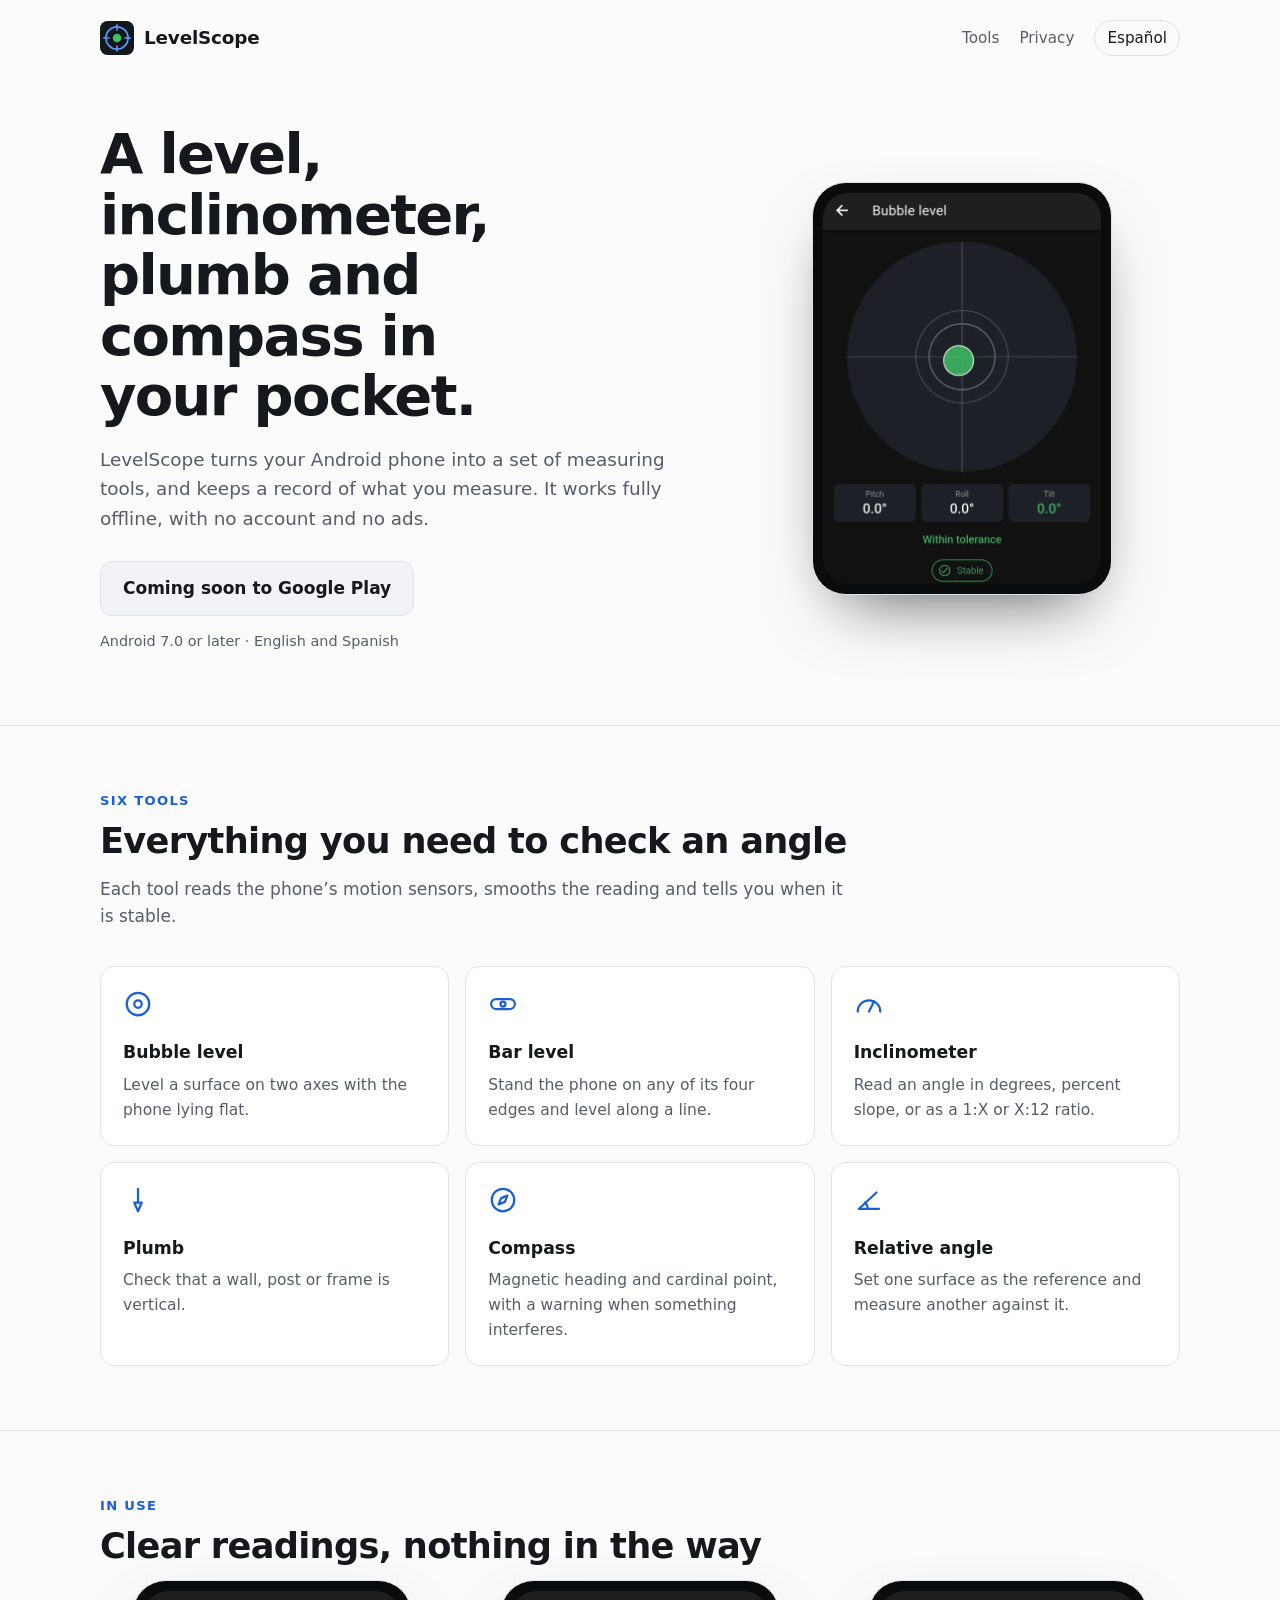
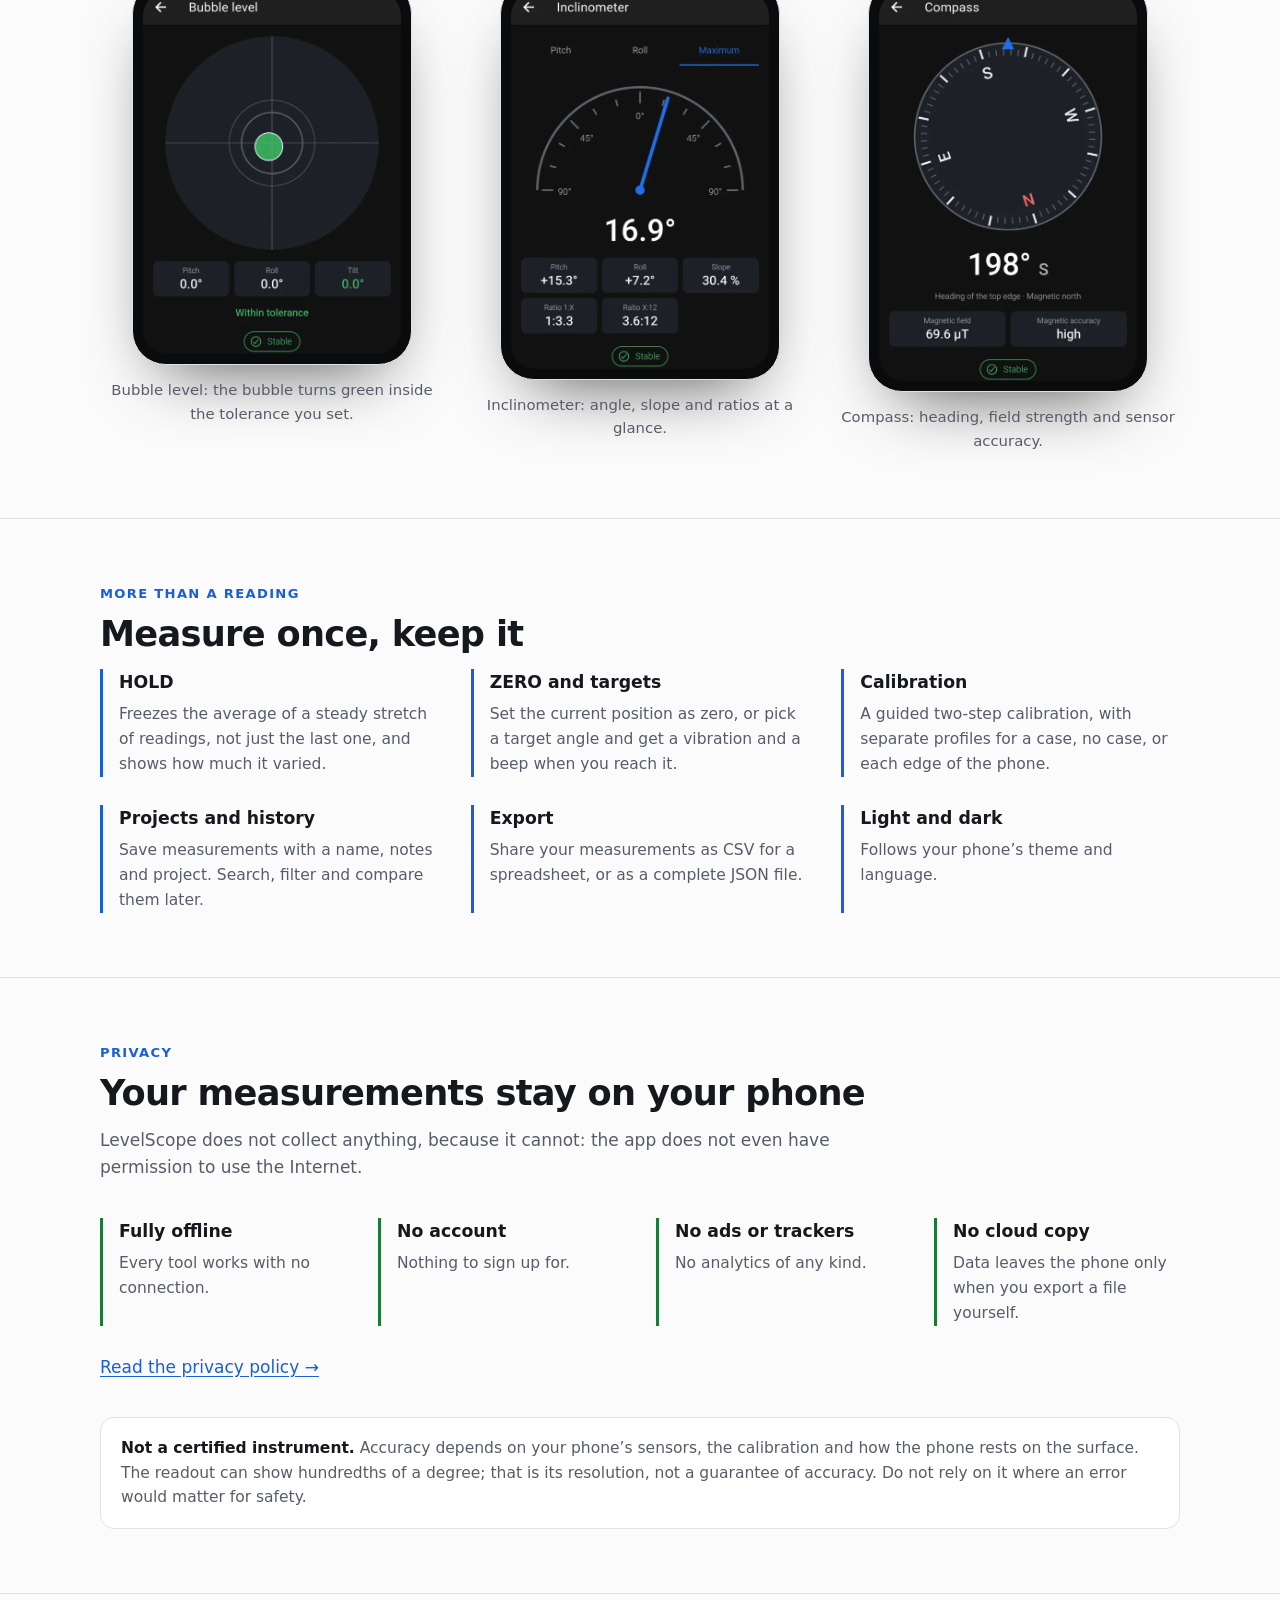
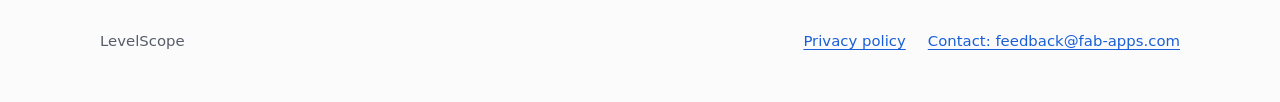
==== index.html @ 785b60f0 "Sitio de LevelScope: presentación y política de privacidad Páginas estáticas en inglés y español, co" ====
<!doctype html>
<html lang="en">
<head>
<meta charset="utf-8">
<meta name="viewport" content="width=device-width, initial-scale=1">
<title>LevelScope — bubble level, inclinometer, plumb and compass for Android</title>
<meta name="description" content="Turn your Android phone into a bubble level, inclinometer, plumb and compass. Works fully offline: no account, no ads, no Internet permission.">
<meta property="og:type" content="website">
<meta property="og:title" content="LevelScope — bubble level, inclinometer, plumb and compass for Android">
<meta property="og:description" content="Turn your Android phone into a bubble level, inclinometer, plumb and compass. Works fully offline: no account, no ads, no Internet permission.">
<meta name="theme-color" content="#0f1114">
<link rel="icon" href="favicon.svg" type="image/svg+xml">
<link rel="stylesheet" href="styles.css">
</head>
<body>
<header class="site-header wrap">
  <a class="brand" href="index.html"><svg viewBox="0 0 64 64" aria-hidden="true"><rect width="64" height="64" rx="14" fill="#14171c"/><circle cx="32" cy="32" r="21" fill="none" stroke="#5b97ff" stroke-width="3"/><path d="M32 7v10M32 47v10M7 32h10M47 32h10" stroke="#5b97ff" stroke-width="3" stroke-linecap="round"/><circle cx="32" cy="32" r="8" fill="#3fbf65"/></svg><span>LevelScope</span></a>
  <nav class="site-nav" aria-label="Tools">
    <a class="hide-narrow" href="index.html#tools">Tools</a>
    <a class="hide-narrow" href="privacy.html">Privacy</a>
    <a class="lang" href="es/index.html" lang="es" hreflang="es">Español</a>
  </nav>
</header>
<main>
  <div class="hero wrap">
    <div>
      <h1>A level, inclinometer, plumb and compass in your pocket.</h1>
      <p>LevelScope turns your Android phone into a set of measuring tools, and keeps a record of what you measure. It works fully offline, with no account and no ads.</p>
      <div class="cta">
        <!-- Cuando la app esté publicada, reemplazar este <span> por:
             <a class="button" href="https://play.google.com/store/apps/details?id=com.levelscope.app">…</a> -->
        <span class="button soon">Coming soon to Google Play</span>
        <small>Android 7.0 or later · English and Spanish</small>
      </div>
    </div>
    <div class="phone"><img src="img/en-level.webp" width="560" height="787" alt="LevelScope bubble level showing a level surface, within tolerance"></div>
  </div>

  <section id="tools">
    <div class="wrap">
      <p class="eyebrow">Six tools</p>
      <h2>Everything you need to check an angle</h2>
      <p class="lead">Each tool reads the phone’s motion sensors, smooths the reading and tells you when it is stable.</p>
      <ul class="tools">
      <li><svg viewBox="0 0 24 24" fill="none" stroke="currentColor" stroke-width="1.8" stroke-linecap="round" stroke-linejoin="round" aria-hidden="true"><circle cx="12" cy="12" r="9"/><circle cx="12" cy="12" r="3"/></svg><h3>Bubble level</h3><p>Level a surface on two axes with the phone lying flat.</p></li>
      <li><svg viewBox="0 0 24 24" fill="none" stroke="currentColor" stroke-width="1.8" stroke-linecap="round" stroke-linejoin="round" aria-hidden="true"><rect x="2.5" y="8" width="19" height="8" rx="4"/><circle cx="12" cy="12" r="2"/></svg><h3>Bar level</h3><p>Stand the phone on any of its four edges and level along a line.</p></li>
      <li><svg viewBox="0 0 24 24" fill="none" stroke="currentColor" stroke-width="1.8" stroke-linecap="round" stroke-linejoin="round" aria-hidden="true"><path d="M3 18a9 9 0 0 1 18 0"/><path d="M12 18l4-8"/></svg><h3>Inclinometer</h3><p>Read an angle in degrees, percent slope, or as a 1:X or X:12 ratio.</p></li>
      <li><svg viewBox="0 0 24 24" fill="none" stroke="currentColor" stroke-width="1.8" stroke-linecap="round" stroke-linejoin="round" aria-hidden="true"><path d="M12 3v11"/><path d="M9 14h6l-3 7z"/></svg><h3>Plumb</h3><p>Check that a wall, post or frame is vertical.</p></li>
      <li><svg viewBox="0 0 24 24" fill="none" stroke="currentColor" stroke-width="1.8" stroke-linecap="round" stroke-linejoin="round" aria-hidden="true"><circle cx="12" cy="12" r="9"/><path d="M15.5 8.5l-2 5-5 2 2-5z"/></svg><h3>Compass</h3><p>Magnetic heading and cardinal point, with a warning when something interferes.</p></li>
      <li><svg viewBox="0 0 24 24" fill="none" stroke="currentColor" stroke-width="1.8" stroke-linecap="round" stroke-linejoin="round" aria-hidden="true"><path d="M4 19h16"/><path d="M4 19L18 6"/><path d="M11 19a8 8 0 0 0-2-5"/></svg><h3>Relative angle</h3><p>Set one surface as the reference and measure another against it.</p></li>
      </ul>
    </div>
  </section>

  <section>
    <div class="wrap">
      <p class="eyebrow">In use</p>
      <h2>Clear readings, nothing in the way</h2>
      <div class="shots">
      <figure>
        <div class="phone"><img src="img/en-level.webp" width="560" height="787" loading="lazy" alt="Bubble level screen with the bubble centered and the text Within tolerance"></div>
        <figcaption>Bubble level: the bubble turns green inside the tolerance you set.</figcaption>
      </figure>
      <figure>
        <div class="phone"><img src="img/en-inclinometer.webp" width="560" height="819" loading="lazy" alt="Inclinometer screen with a dial reading 16.9 degrees and a 30.4 percent slope"></div>
        <figcaption>Inclinometer: angle, slope and ratios at a glance.</figcaption>
      </figure>
      <figure>
        <div class="phone"><img src="img/en-compass.webp" width="560" height="847" loading="lazy" alt="Compass screen with the compass rose and the heading in degrees"></div>
        <figcaption>Compass: heading, field strength and sensor accuracy.</figcaption>
      </figure>
      </div>
    </div>
  </section>

  <section>
    <div class="wrap">
      <p class="eyebrow">More than a reading</p>
      <h2>Measure once, keep it</h2>
      <ul class="points six">
      <li><h3>HOLD</h3><p>Freezes the average of a steady stretch of readings, not just the last one, and shows how much it varied.</p></li>
      <li><h3>ZERO and targets</h3><p>Set the current position as zero, or pick a target angle and get a vibration and a beep when you reach it.</p></li>
      <li><h3>Calibration</h3><p>A guided two-step calibration, with separate profiles for a case, no case, or each edge of the phone.</p></li>
      <li><h3>Projects and history</h3><p>Save measurements with a name, notes and project. Search, filter and compare them later.</p></li>
      <li><h3>Export</h3><p>Share your measurements as CSV for a spreadsheet, or as a complete JSON file.</p></li>
      <li><h3>Light and dark</h3><p>Follows your phone’s theme and language.</p></li>
      </ul>
    </div>
  </section>

  <section class="privacy" id="privacy">
    <div class="wrap">
      <p class="eyebrow">Privacy</p>
      <h2>Your measurements stay on your phone</h2>
      <p class="lead">LevelScope does not collect anything, because it cannot: the app does not even have permission to use the Internet.</p>
      <ul class="points">
      <li><h3>Fully offline</h3><p>Every tool works with no connection.</p></li>
      <li><h3>No account</h3><p>Nothing to sign up for.</p></li>
      <li><h3>No ads or trackers</h3><p>No analytics of any kind.</p></li>
      <li><h3>No cloud copy</h3><p>Data leaves the phone only when you export a file yourself.</p></li>
      </ul>
      <p class="lead" style="margin: 28px 0 0"><a href="privacy.html">Read the privacy policy →</a></p>
      <p class="note"><strong>Not a certified instrument.</strong> Accuracy depends on your phone’s sensors, the calibration and how the phone rests on the surface. The readout can show hundredths of a degree; that is its resolution, not a guarantee of accuracy. Do not rely on it where an error would matter for safety.</p>
    </div>
  </section>
</main>
<footer class="site-footer">
  <div class="wrap">
    <span>LevelScope</span>
    <nav aria-label="Privacy">
      <a href="privacy.html">Privacy policy</a>
      <a href="mailto:feedback@fab-apps.com">Contact: feedback@fab-apps.com</a>
    </nav>
  </div>
</footer>
</body>
</html>
---- styles.css ----
/* LevelScope — sitio estático. Sin fuentes ni scripts externos. */

:root {
  --bg: #0f1114;
  --surface: #181b20;
  --surface-2: #1f232a;
  --line: #2b3038;
  --text: #eceef1;
  --muted: #a4abb6;
  --accent: #5b97ff;
  --accent-ink: #0b1220;
  --ok: #3fbf65;
  --radius: 14px;
  --page: 1080px;
  color-scheme: dark;
}

@media (prefers-color-scheme: light) {
  :root {
    --bg: #fbfbfc;
    --surface: #ffffff;
    --surface-2: #f1f3f6;
    --line: #dfe3e8;
    --text: #15181c;
    --muted: #565d68;
    --accent: #1a5fd6;
    --accent-ink: #ffffff;
    --ok: #1b7a38;
    color-scheme: light;
  }
}

* {
  box-sizing: border-box;
}

html {
  -webkit-text-size-adjust: 100%;
  scroll-behavior: smooth;
}

body {
  margin: 0;
  background: var(--bg);
  color: var(--text);
  font: 17px/1.6 system-ui, -apple-system, 'Segoe UI', Roboto, 'Helvetica Neue', Arial, sans-serif;
}

img {
  max-width: 100%;
  height: auto;
  display: block;
}

a {
  color: var(--accent);
  text-underline-offset: 3px;
}

a:focus-visible,
.button:focus-visible {
  outline: 3px solid var(--accent);
  outline-offset: 3px;
  border-radius: 6px;
}

.wrap {
  width: min(100% - 40px, var(--page));
  margin-inline: auto;
}

/* Cabecera */
.site-header {
  display: flex;
  align-items: center;
  justify-content: space-between;
  gap: 16px;
  padding-block: 20px;
}

.brand {
  display: inline-flex;
  align-items: center;
  gap: 10px;
  color: var(--text);
  font-weight: 700;
  font-size: 1.15rem;
  letter-spacing: -0.01em;
  text-decoration: none;
}

.brand svg {
  width: 34px;
  height: 34px;
}

.site-nav {
  display: flex;
  align-items: center;
  gap: 20px;
  font-size: 0.95rem;
}

.site-nav a {
  color: var(--muted);
  text-decoration: none;
}

.site-nav a:hover {
  color: var(--text);
}

.site-nav .lang {
  padding: 5px 12px;
  border: 1px solid var(--line);
  border-radius: 999px;
  color: var(--text);
}

/* Portada */
.hero {
  display: grid;
  grid-template-columns: minmax(0, 1.15fr) minmax(0, 0.85fr);
  align-items: center;
  gap: 56px;
  padding-block: 48px 72px;
}

.hero h1 {
  margin: 0 0 18px;
  font-size: clamp(2.2rem, 5.2vw, 3.5rem);
  line-height: 1.08;
  letter-spacing: -0.03em;
  text-wrap: balance;
}

.hero p {
  margin: 0 0 28px;
  max-width: 34em;
  color: var(--muted);
  font-size: 1.15rem;
}

.cta {
  display: flex;
  flex-wrap: wrap;
  align-items: center;
  gap: 14px 18px;
}

.button {
  display: inline-flex;
  align-items: center;
  gap: 10px;
  padding: 13px 22px;
  border-radius: 12px;
  background: var(--accent);
  color: var(--accent-ink);
  font-weight: 700;
  text-decoration: none;
}

.button.soon {
  background: var(--surface-2);
  color: var(--text);
  border: 1px solid var(--line);
  cursor: default;
}

.cta small {
  color: var(--muted);
  font-size: 0.9rem;
}

.phone {
  justify-self: center;
  width: min(100%, 300px);
  padding: 10px;
  border: 1px solid var(--line);
  border-radius: 34px;
  background: #0a0b0d;
  box-shadow: 0 30px 70px -30px rgb(0 0 0 / 0.7);
}

.phone img {
  width: 100%;
  border-radius: 25px;
}

/* Secciones */
section {
  padding-block: 64px;
  border-top: 1px solid var(--line);
}

.eyebrow {
  margin: 0 0 10px;
  color: var(--accent);
  font-size: 0.82rem;
  font-weight: 700;
  letter-spacing: 0.1em;
  text-transform: uppercase;
}

h2 {
  margin: 0 0 14px;
  font-size: clamp(1.6rem, 3.4vw, 2.2rem);
  line-height: 1.15;
  letter-spacing: -0.02em;
  text-wrap: balance;
}

.lead {
  margin: 0 0 36px;
  max-width: 44em;
  color: var(--muted);
}

.tools {
  display: grid;
  grid-template-columns: repeat(auto-fit, minmax(250px, 1fr));
  gap: 16px;
  margin: 0;
  padding: 0;
  list-style: none;
}

.tools li {
  padding: 22px;
  border: 1px solid var(--line);
  border-radius: var(--radius);
  background: var(--surface);
}

.tools svg {
  width: 30px;
  height: 30px;
  margin-bottom: 12px;
  color: var(--accent);
}

.tools h3,
.points h3 {
  margin: 0 0 6px;
  font-size: 1.08rem;
}

.tools p,
.points p {
  margin: 0;
  color: var(--muted);
  font-size: 0.97rem;
}

/* Capturas */
.shots {
  display: grid;
  grid-template-columns: repeat(3, minmax(0, 1fr));
  align-items: start;
  gap: 24px;
}

.shots figure {
  margin: 0;
}

.shots .phone {
  width: 100%;
  max-width: 280px;
  margin-inline: auto;
}

.shots figcaption {
  margin-top: 14px;
  color: var(--muted);
  font-size: 0.93rem;
  text-align: center;
}

/* Listas de puntos */
.points {
  display: grid;
  grid-template-columns: repeat(auto-fit, minmax(240px, 1fr));
  gap: 28px 32px;
  margin: 0;
  padding: 0;
  list-style: none;
}

.points li {
  padding-left: 16px;
  border-left: 3px solid var(--accent);
}

.privacy .points li {
  border-left-color: var(--ok);
}

.note {
  margin: 36px 0 0;
  padding: 18px 20px;
  border: 1px solid var(--line);
  border-radius: var(--radius);
  background: var(--surface);
  color: var(--muted);
  font-size: 0.97rem;
}

.note strong {
  color: var(--text);
}

/* Pie */
.site-footer {
  padding-block: 36px 48px;
  border-top: 1px solid var(--line);
  color: var(--muted);
  font-size: 0.93rem;
}

.site-footer .wrap {
  display: flex;
  flex-wrap: wrap;
  justify-content: space-between;
  gap: 12px 28px;
}

.site-footer nav {
  display: flex;
  flex-wrap: wrap;
  gap: 8px 22px;
}

/* Página de texto (privacidad) */
.doc {
  max-width: 760px;
  padding-block: 24px 72px;
}

.doc h1 {
  margin: 0 0 6px;
  font-size: clamp(1.9rem, 4.4vw, 2.6rem);
  line-height: 1.12;
  letter-spacing: -0.025em;
}

.doc .updated {
  margin: 0 0 32px;
  color: var(--muted);
  font-size: 0.95rem;
}

.doc h2 {
  margin: 40px 0 10px;
  font-size: 1.3rem;
}

.doc p,
.doc ul {
  margin: 0 0 14px;
}

.doc ul {
  padding-left: 22px;
}

.doc li {
  margin-bottom: 8px;
}

.doc .summary {
  padding: 18px 20px;
  border: 1px solid var(--line);
  border-left: 4px solid var(--ok);
  border-radius: var(--radius);
  background: var(--surface);
  font-size: 1.05rem;
}

/* Seis elementos: tres columnas parejas en lugar de cuatro y dos. */
@media (min-width: 821px) {
  .tools,
  .points.six {
    grid-template-columns: repeat(3, minmax(0, 1fr));
  }
}

@media (max-width: 820px) {
  .hero {
    grid-template-columns: 1fr;
    gap: 40px;
    padding-block: 24px 56px;
  }

  .shots {
    grid-template-columns: 1fr;
    gap: 36px;
  }

  section {
    padding-block: 48px;
  }

  .site-nav .hide-narrow {
    display: none;
  }
}

@media (prefers-reduced-motion: reduce) {
  html {
    scroll-behavior: auto;
  }
}
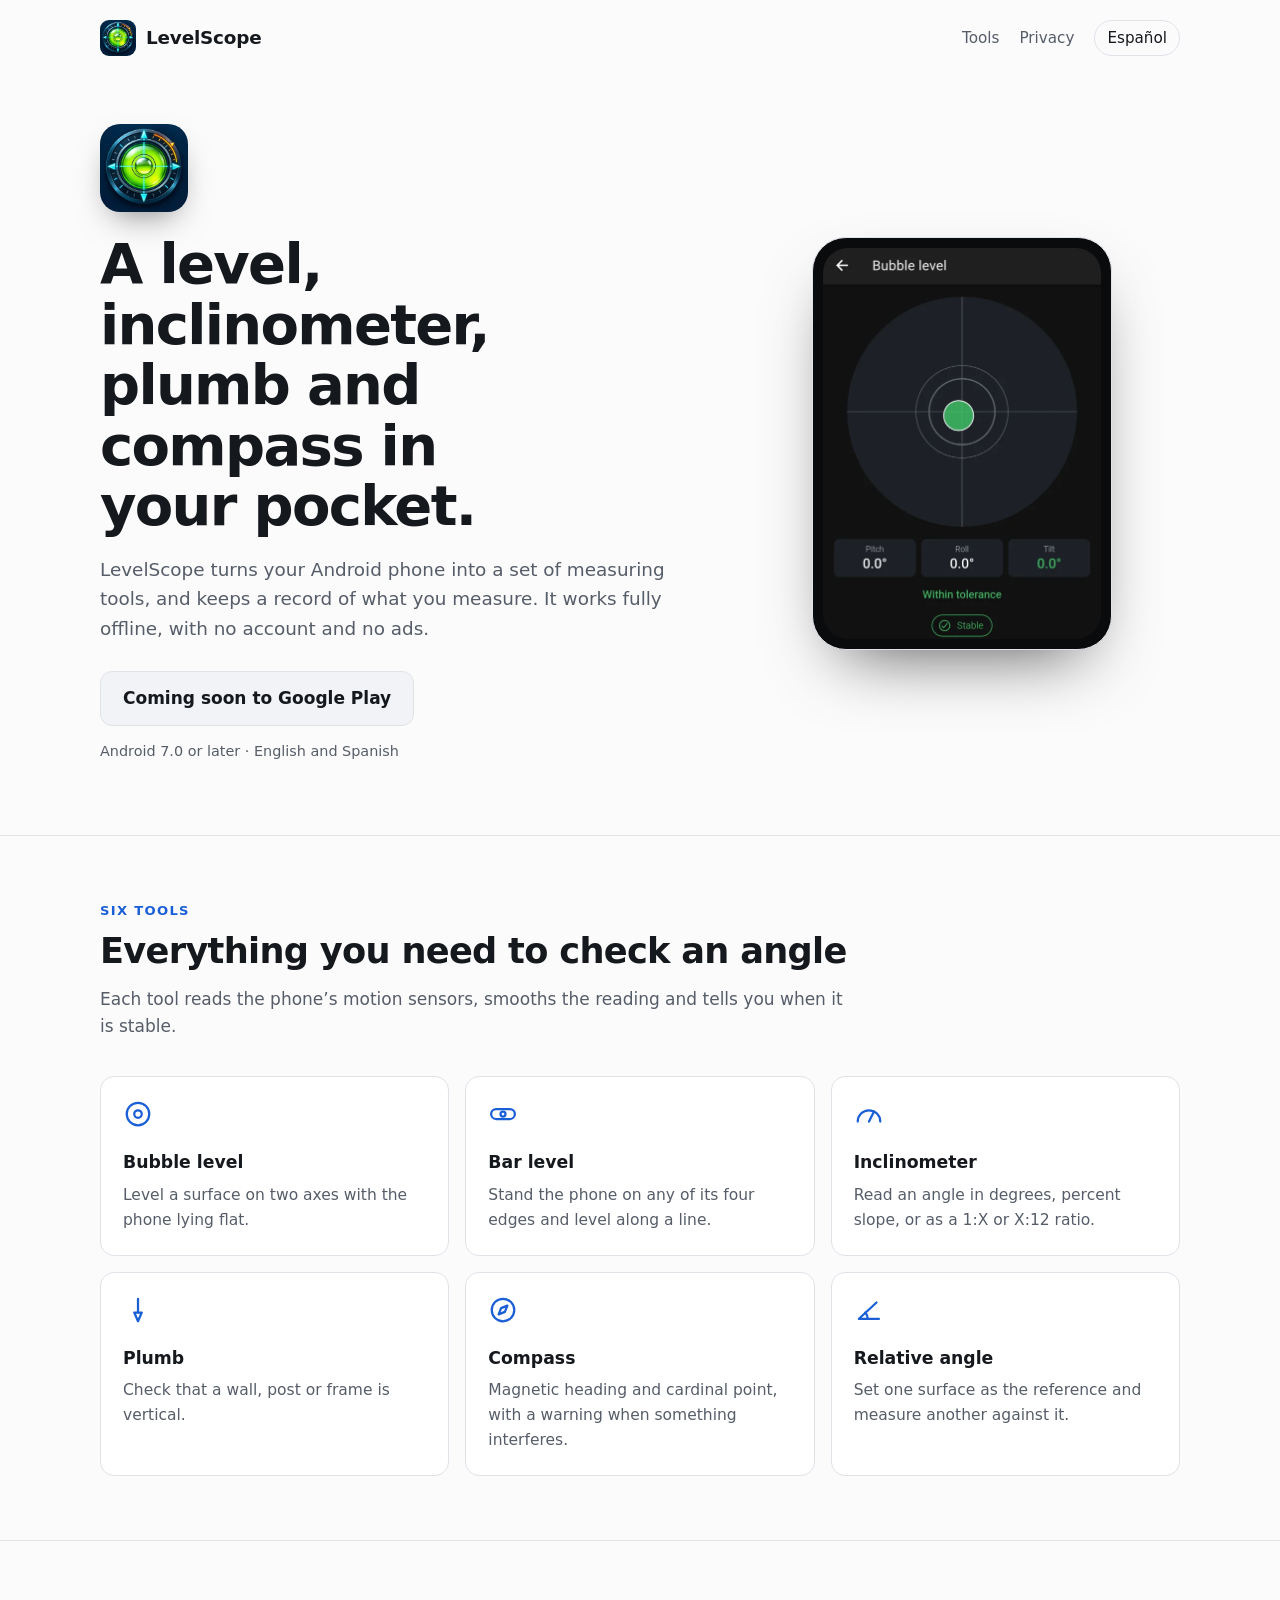
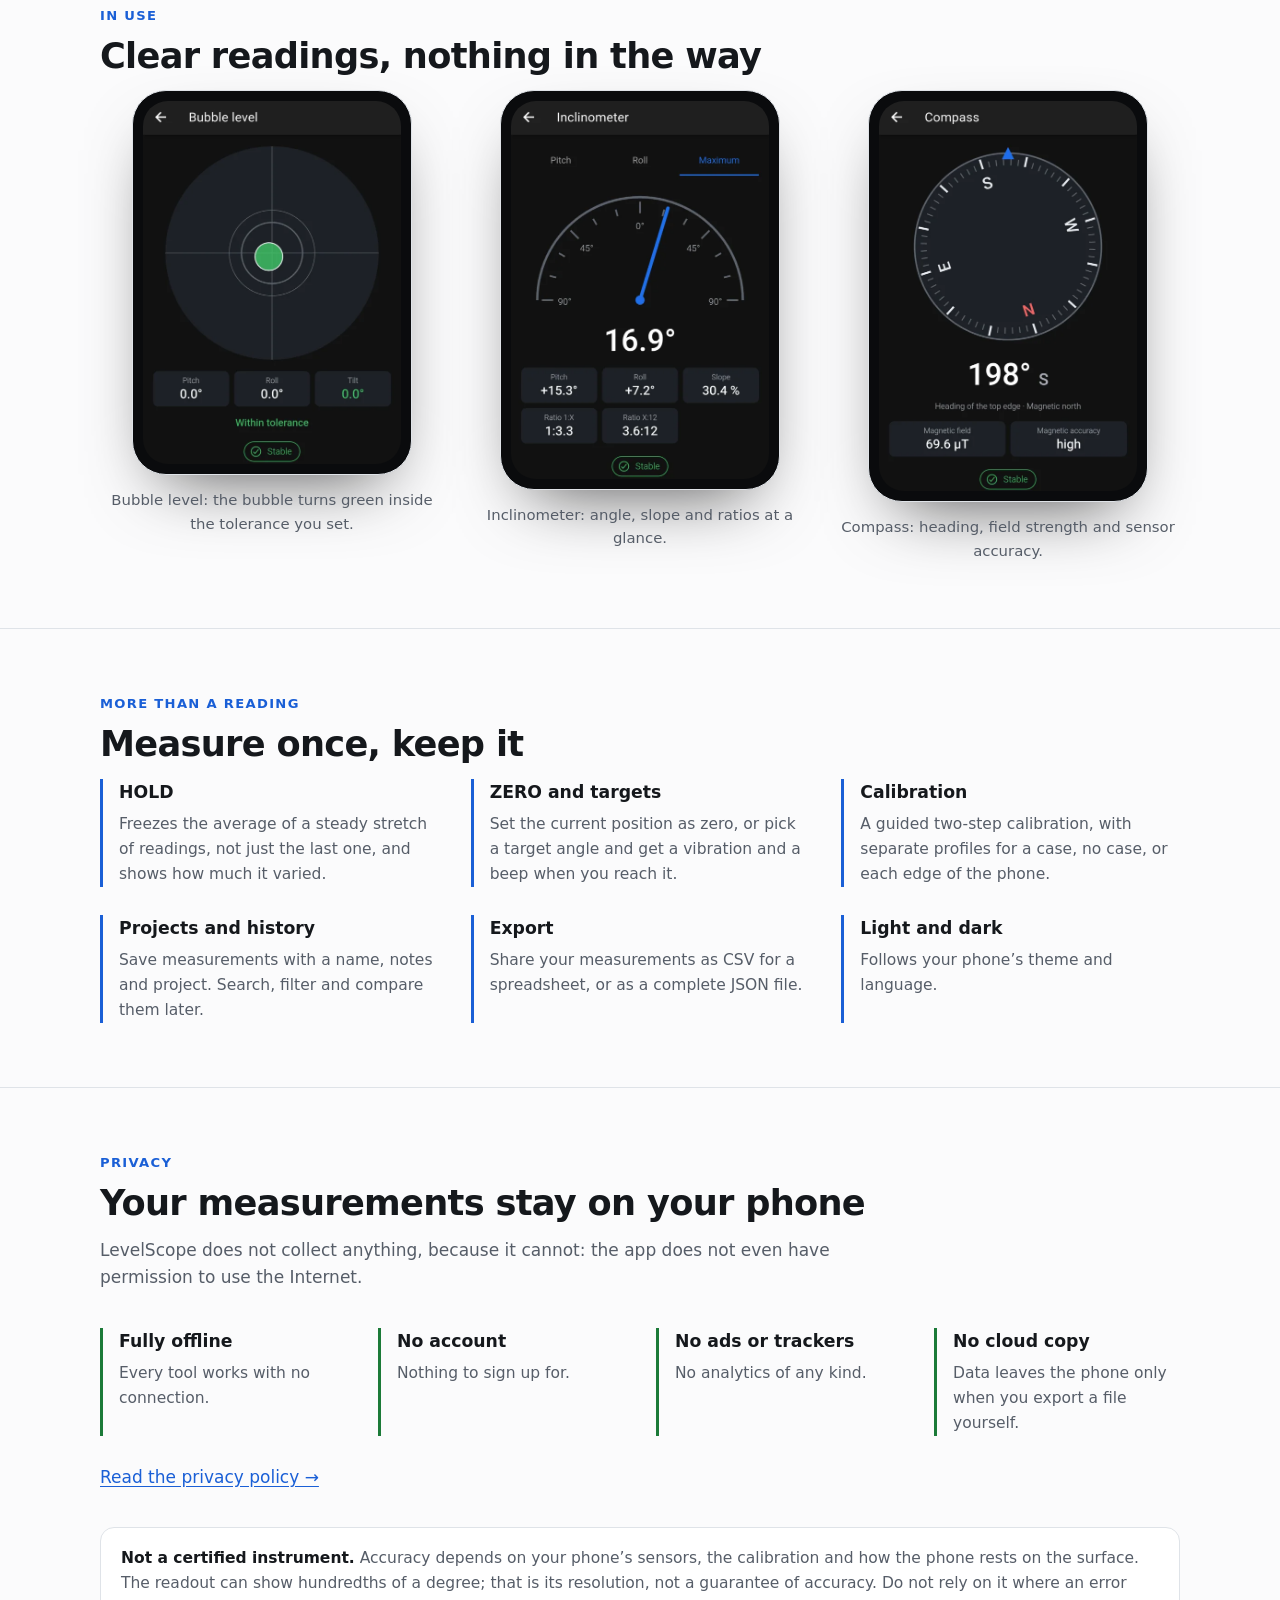
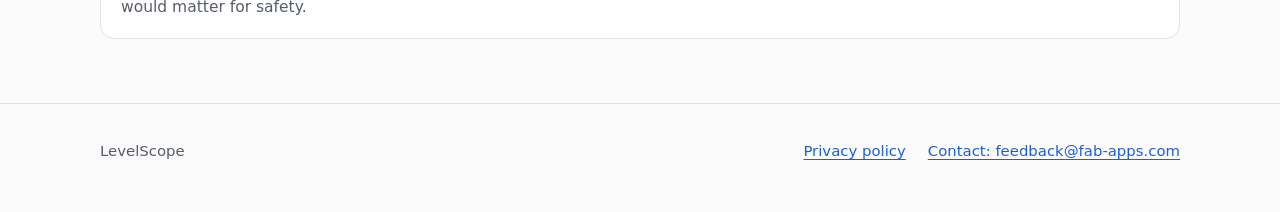
==== commit dc597c53: "Ícono de la app como logo, ícono de portada y favicon Co-Authored-By: Claude Opus 5.5 <noreply@anthr" ====
--- a/index.html
+++ b/index.html
@@ -9,12 +9,14 @@
 <meta property="og:title" content="LevelScope — bubble level, inclinometer, plumb and compass for Android">
 <meta property="og:description" content="Turn your Android phone into a bubble level, inclinometer, plumb and compass. Works fully offline: no account, no ads, no Internet permission.">
 <meta name="theme-color" content="#0f1114">
-<link rel="icon" href="favicon.svg" type="image/svg+xml">
+<link rel="icon" type="image/png" sizes="32x32" href="favicon-32.png">
+<link rel="icon" type="image/png" sizes="192x192" href="img/icon-192.png">
+<link rel="apple-touch-icon" href="img/icon-180.png">
 <link rel="stylesheet" href="styles.css">
 </head>
 <body>
 <header class="site-header wrap">
-  <a class="brand" href="index.html"><svg viewBox="0 0 64 64" aria-hidden="true"><rect width="64" height="64" rx="14" fill="#14171c"/><circle cx="32" cy="32" r="21" fill="none" stroke="#5b97ff" stroke-width="3"/><path d="M32 7v10M32 47v10M7 32h10M47 32h10" stroke="#5b97ff" stroke-width="3" stroke-linecap="round"/><circle cx="32" cy="32" r="8" fill="#3fbf65"/></svg><span>LevelScope</span></a>
+  <a class="brand" href="index.html"><img src="img/icon-256.webp" width="36" height="36" alt=""><span>LevelScope</span></a>
   <nav class="site-nav" aria-label="Tools">
     <a class="hide-narrow" href="index.html#tools">Tools</a>
     <a class="hide-narrow" href="privacy.html">Privacy</a>
@@ -24,6 +26,7 @@
 <main>
   <div class="hero wrap">
     <div>
+      <img class="app-icon" src="img/icon-256.webp" width="88" height="88" alt="LevelScope app icon">
       <h1>A level, inclinometer, plumb and compass in your pocket.</h1>
       <p>LevelScope turns your Android phone into a set of measuring tools, and keeps a record of what you measure. It works fully offline, with no account and no ads.</p>
       <div class="cta">
--- a/styles.css
+++ b/styles.css
@@ -89,9 +89,18 @@
   text-decoration: none;
 }
 
-.brand svg {
-  width: 34px;
-  height: 34px;
+.brand img {
+  width: 36px;
+  height: 36px;
+  border-radius: 9px;
+}
+
+.app-icon {
+  width: 88px;
+  height: 88px;
+  margin-bottom: 22px;
+  border-radius: 20px;
+  box-shadow: 0 14px 34px -14px rgb(0 0 0 / 0.55);
 }
 
 .site-nav {
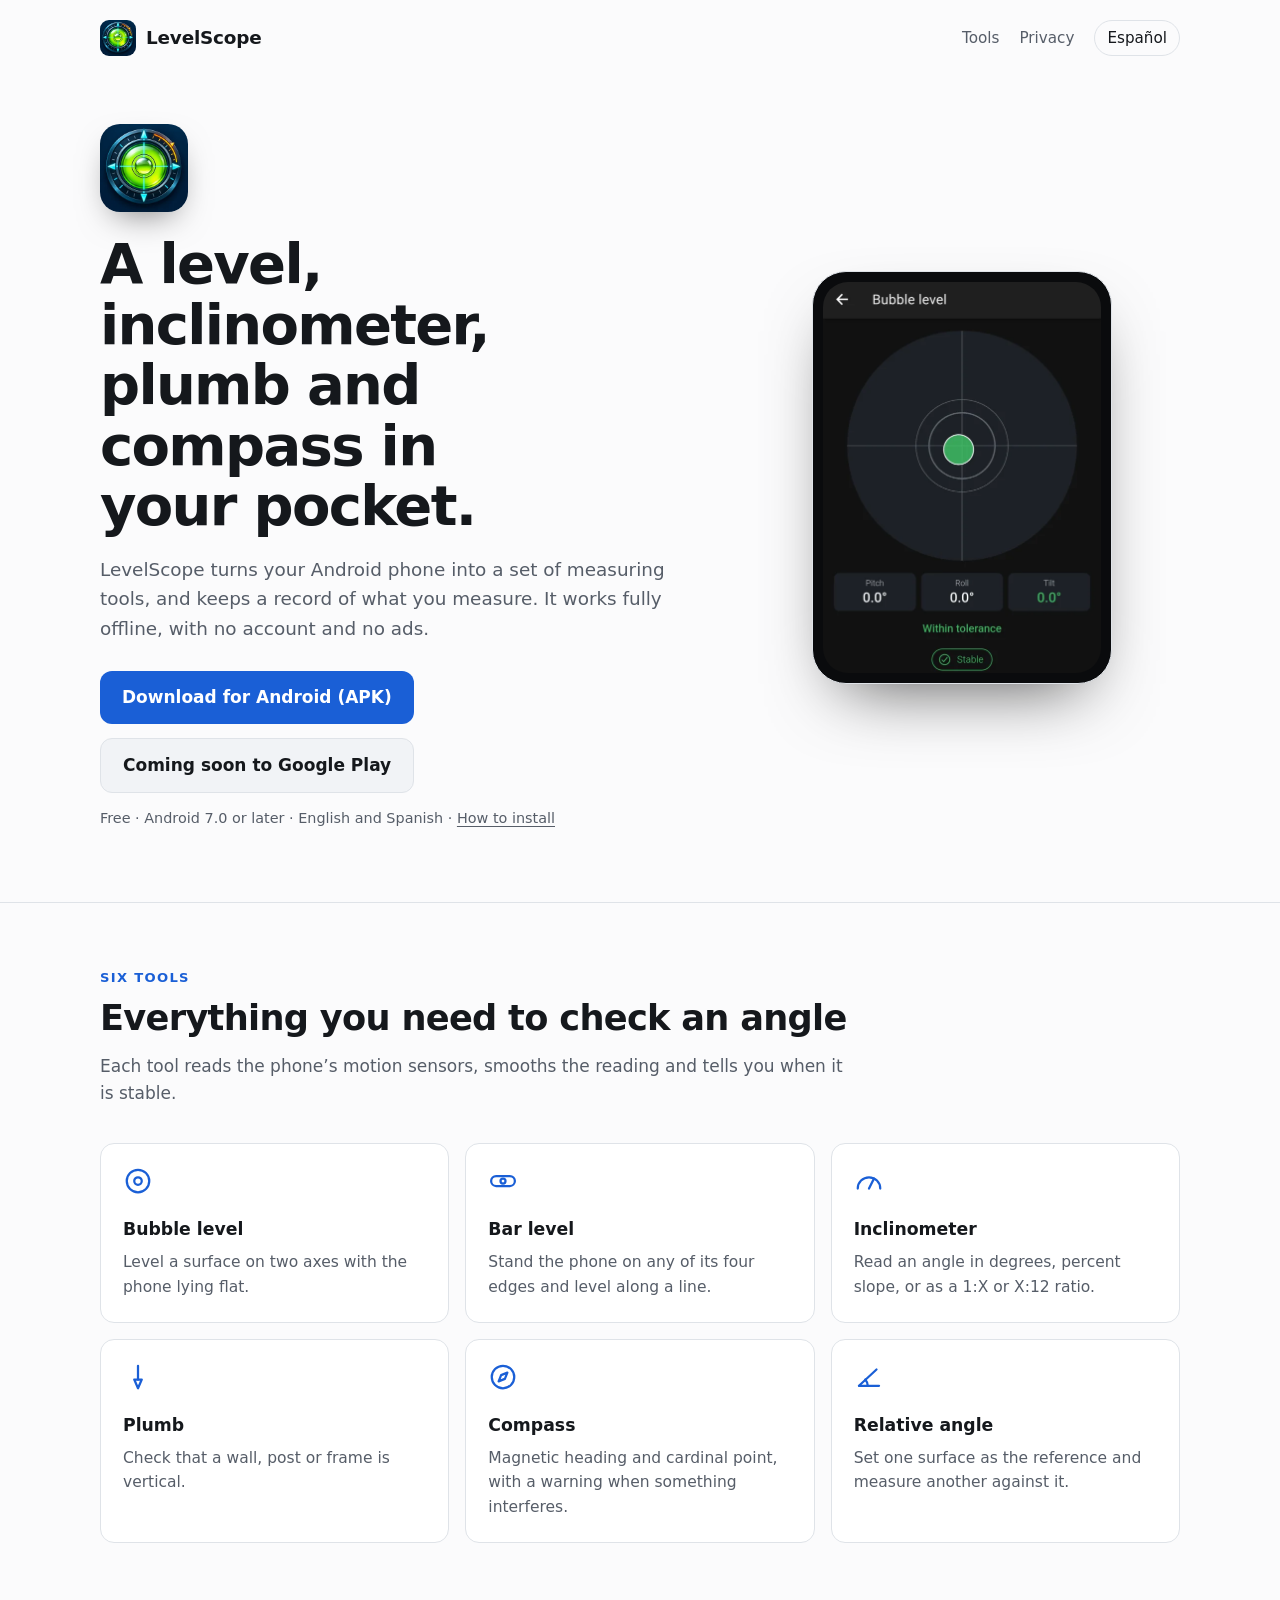
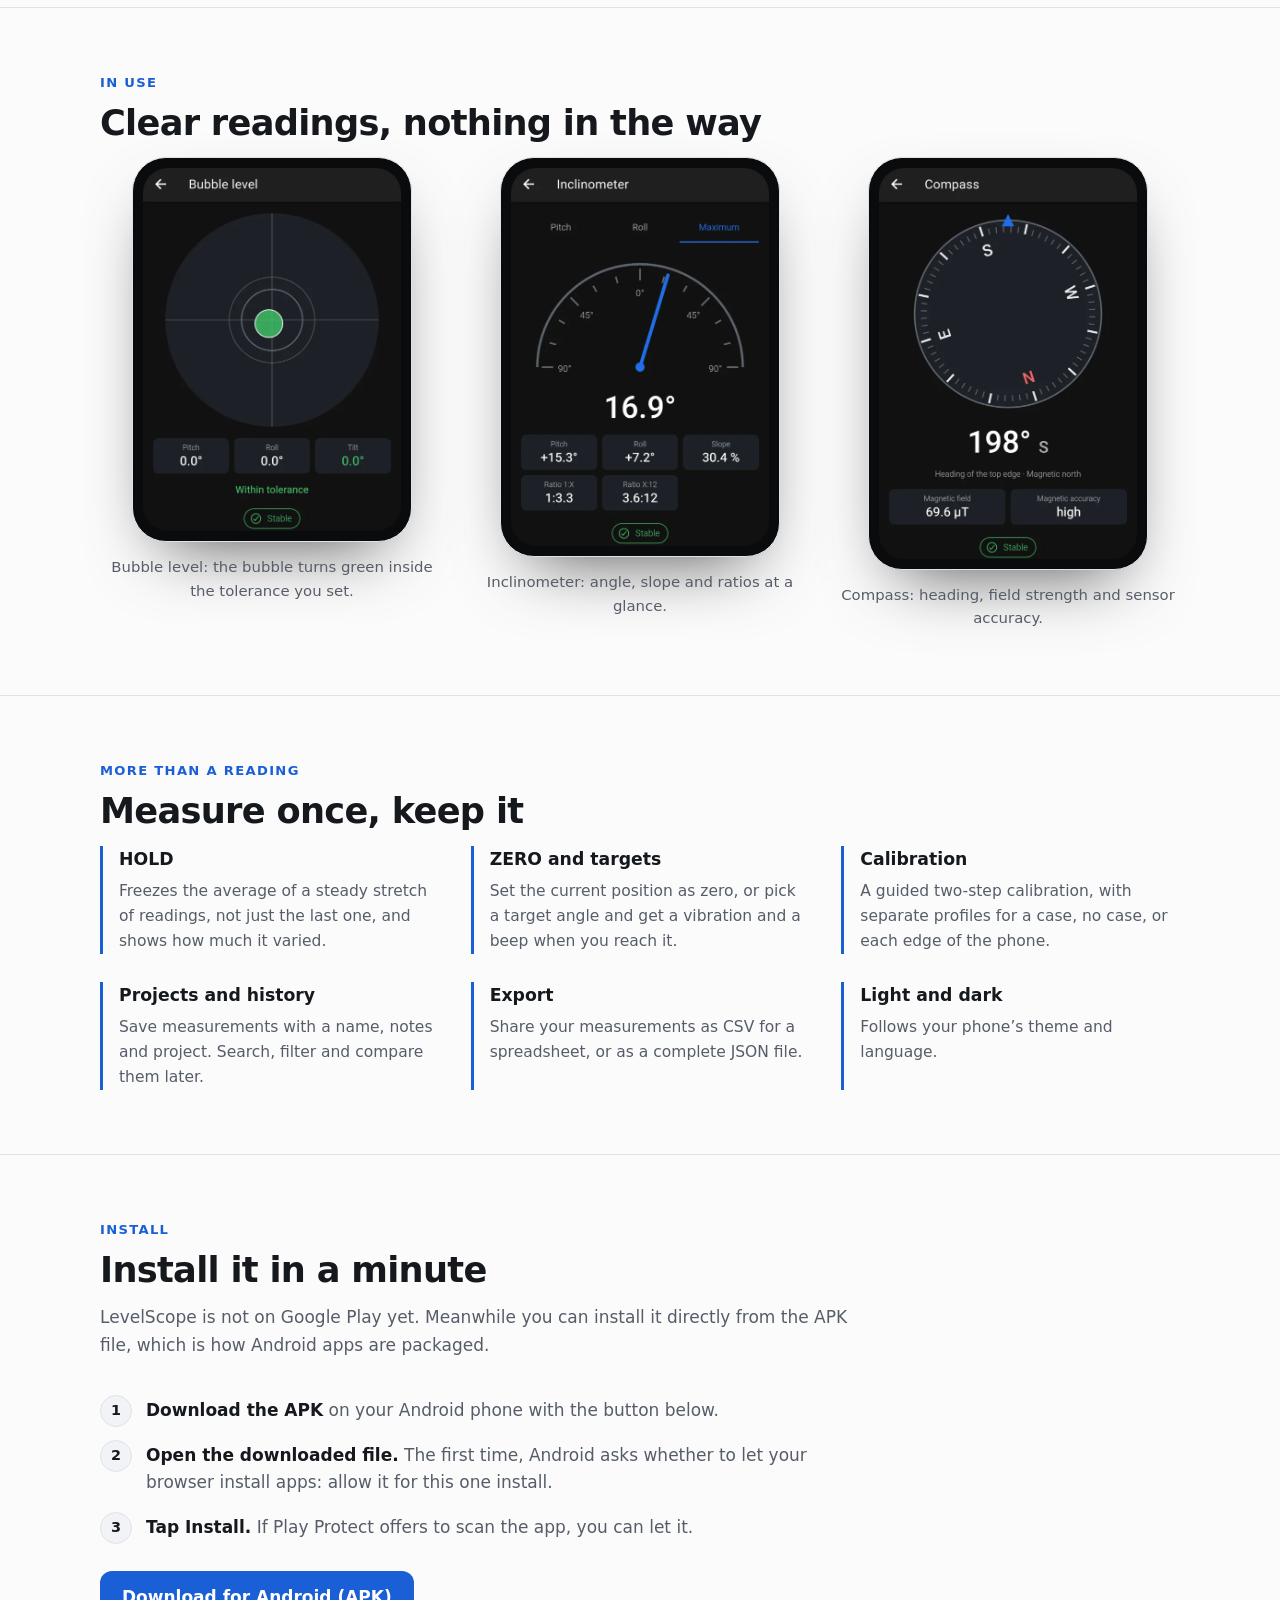
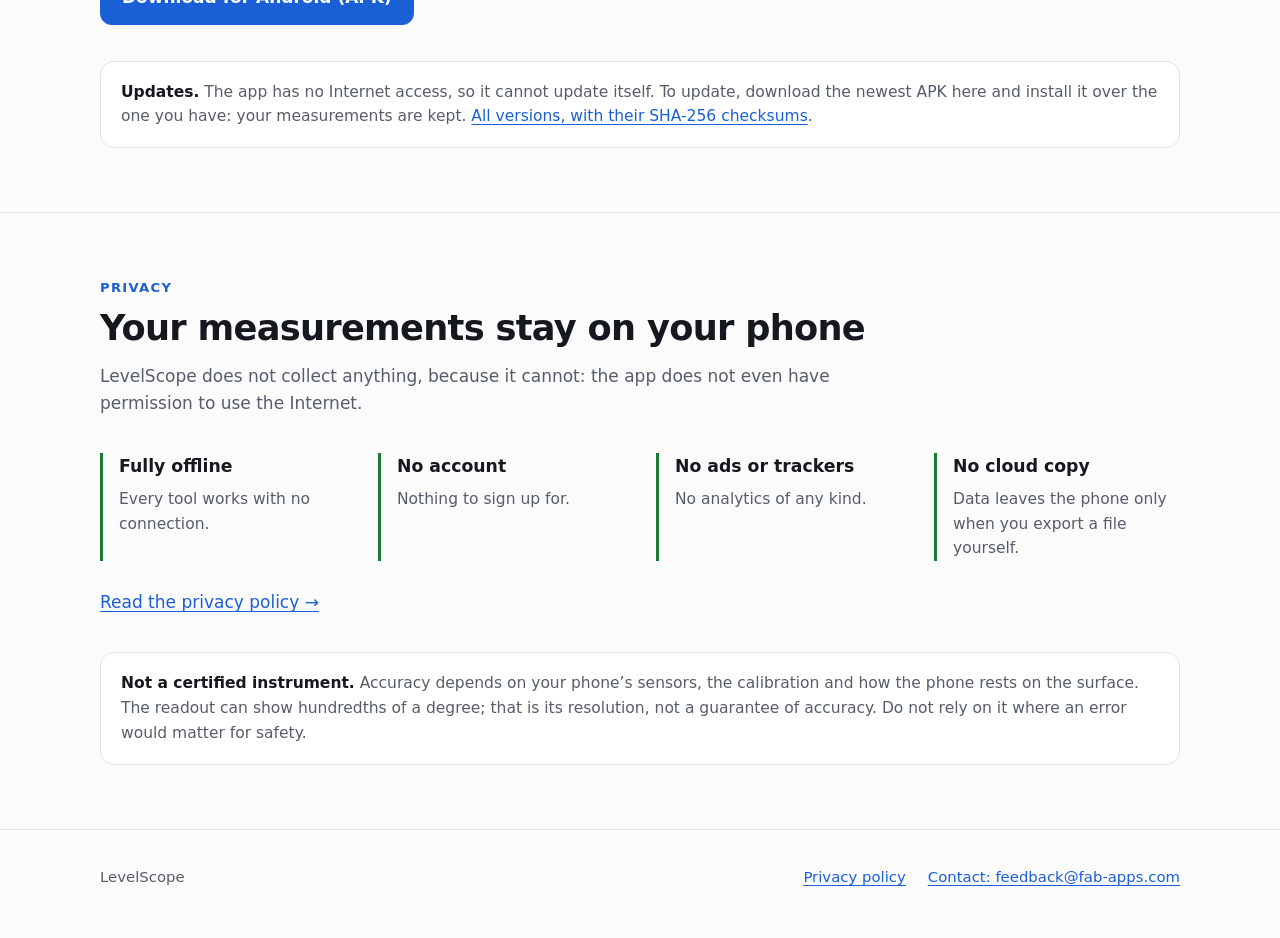
==== commit 2faf1645: "Botón de descarga del APK y sección de instalación El botón apunta al último release de este reposit" ====
--- a/index.html
+++ b/index.html
@@ -30,10 +30,11 @@
       <h1>A level, inclinometer, plumb and compass in your pocket.</h1>
       <p>LevelScope turns your Android phone into a set of measuring tools, and keeps a record of what you measure. It works fully offline, with no account and no ads.</p>
       <div class="cta">
-        <!-- Cuando la app esté publicada, reemplazar este <span> por:
+        <a class="button" href="https://github.com/franbenaglia/levelScopeLanding/releases/latest/download/LevelScope.apk">Download for Android (APK)</a>
+        <!-- Cuando la app esté en Google Play, reemplazar este <span> por:
              <a class="button" href="https://play.google.com/store/apps/details?id=com.levelscope.app">…</a> -->
         <span class="button soon">Coming soon to Google Play</span>
-        <small>Android 7.0 or later · English and Spanish</small>
+        <small>Free · Android 7.0 or later · English and Spanish · <a href="#install">How to install</a></small>
       </div>
     </div>
     <div class="phone"><img src="img/en-level.webp" width="560" height="787" alt="LevelScope bubble level showing a level surface, within tolerance"></div>
@@ -91,6 +92,21 @@
     </div>
   </section>
 
+  <section id="install">
+    <div class="wrap">
+      <p class="eyebrow">Install</p>
+      <h2>Install it in a minute</h2>
+      <p class="lead">LevelScope is not on Google Play yet. Meanwhile you can install it directly from the APK file, which is how Android apps are packaged.</p>
+      <ol class="steps">
+        <li><strong>Download the APK</strong> on your Android phone with the button below.</li>
+        <li><strong>Open the downloaded file.</strong> The first time, Android asks whether to let your browser install apps: allow it for this one install.</li>
+        <li><strong>Tap Install.</strong> If Play Protect offers to scan the app, you can let it.</li>
+      </ol>
+      <p style="margin: 28px 0 0"><a class="button" href="https://github.com/franbenaglia/levelScopeLanding/releases/latest/download/LevelScope.apk">Download for Android (APK)</a></p>
+      <p class="note"><strong>Updates.</strong> The app has no Internet access, so it cannot update itself. To update, download the newest APK here and install it over the one you have: your measurements are kept. <a href="https://github.com/franbenaglia/levelScopeLanding/releases">All versions, with their SHA-256 checksums</a>.</p>
+    </div>
+  </section>
+
   <section class="privacy" id="privacy">
     <div class="wrap">
       <p class="eyebrow">Privacy</p>
--- a/styles.css
+++ b/styles.css
@@ -177,6 +177,52 @@
 }
 
 .cta small {
+  flex-basis: 100%;
+}
+
+.cta small a {
+  color: inherit;
+}
+
+.steps {
+  display: grid;
+  gap: 14px;
+  max-width: 44em;
+  margin: 0;
+  padding: 0;
+  list-style: none;
+  counter-reset: step;
+}
+
+.steps li {
+  position: relative;
+  padding: 2px 0 2px 46px;
+  color: var(--muted);
+  counter-increment: step;
+}
+
+.steps li::before {
+  content: counter(step);
+  position: absolute;
+  left: 0;
+  top: 0;
+  width: 30px;
+  height: 30px;
+  border-radius: 50%;
+  background: var(--surface-2);
+  border: 1px solid var(--line);
+  color: var(--text);
+  font-weight: 700;
+  font-size: 0.9rem;
+  line-height: 28px;
+  text-align: center;
+}
+
+.steps strong {
+  color: var(--text);
+}
+
+.cta small {
   color: var(--muted);
   font-size: 0.9rem;
 }
